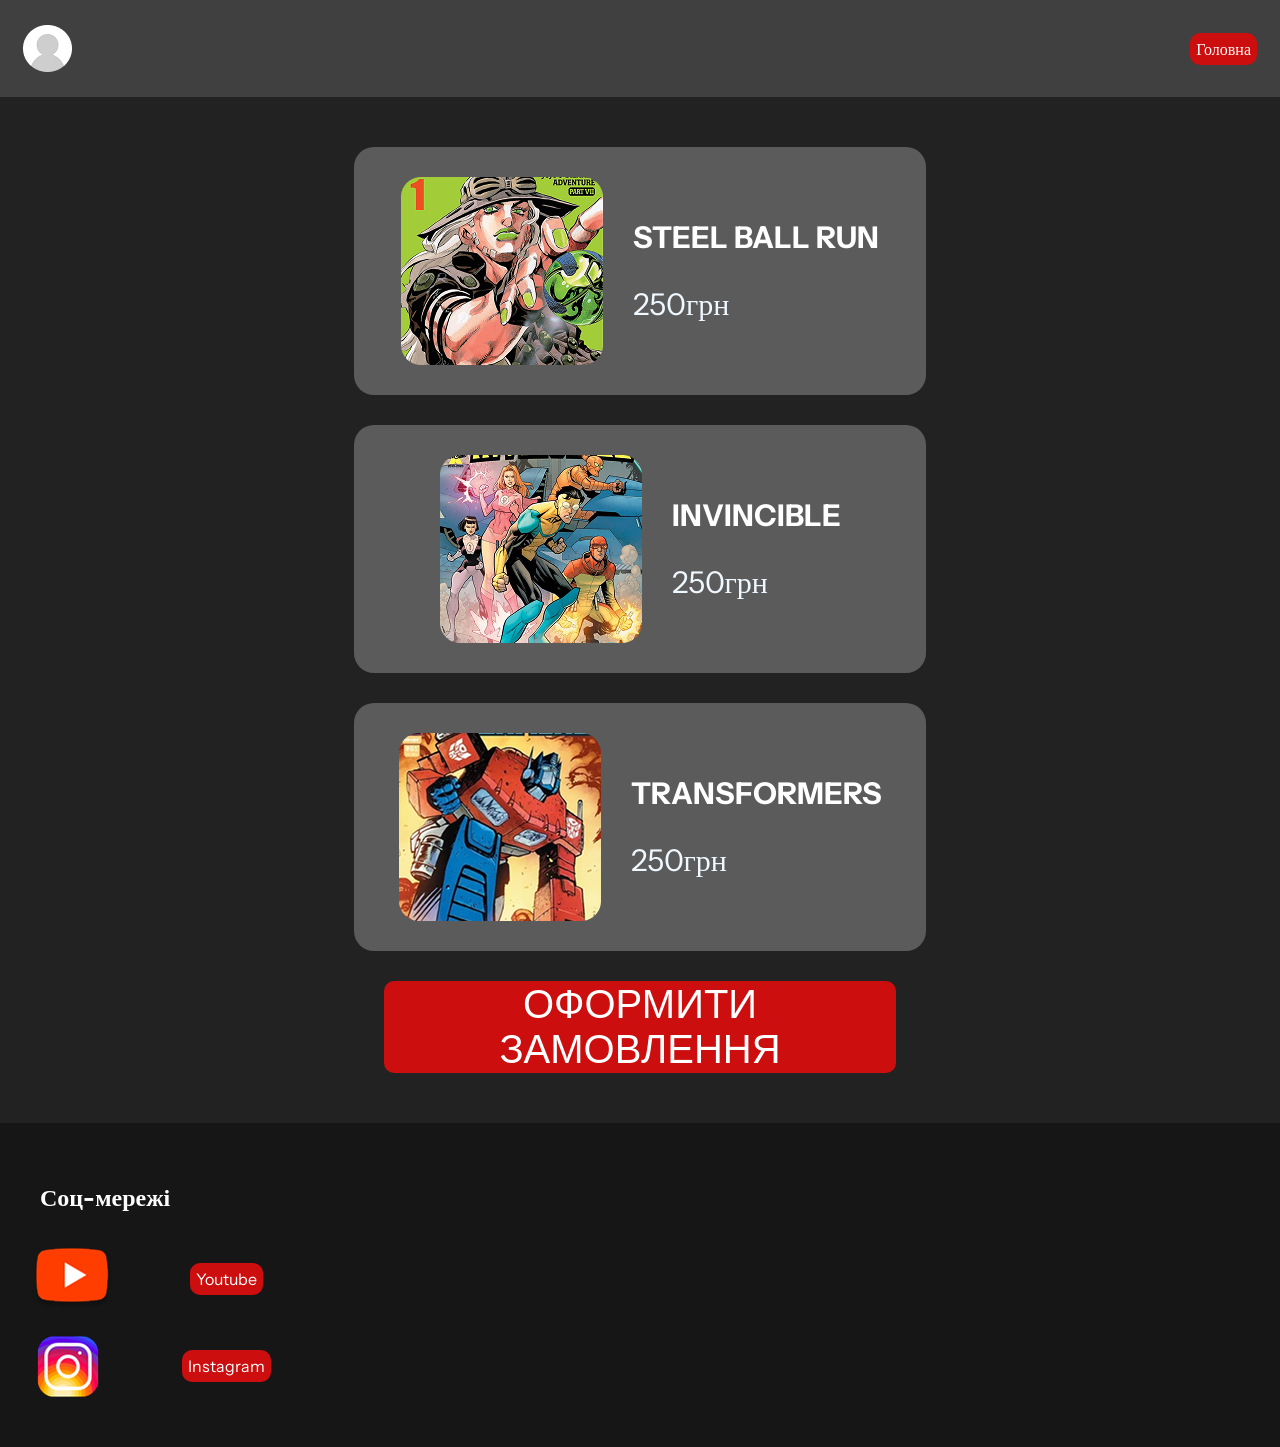
==== cart.html @ 23560eaf "Add files via upload" ====
<!DOCTYPE html>
<html lang="en">
<head>
    <meta charset="UTF-8">
    <meta name="viewport" content="width=device-width, initial-scale=1.0">
    <title>Document</title>
    <link rel="preconnect" href="https://fonts.googleapis.com">
<link rel="preconnect" href="https://fonts.gstatic.com" crossorigin>
<link href="https://fonts.googleapis.com/css2?family=Instrument+Sans:ital,wght@0,400..700;1,400..700&display=swap" rel="stylesheet">
    <link rel="stylesheet" href="style.css">
</head>
<body>
    <header>
        <img src="img/image (1).png" alt="" class="avatar">
        <div>
        
                <a href="index.html" class="link">Головна</a>
        </div>
   
</header>
<section class="cartt">
    <div class="itemscard">
        <div class="itemcarddd">
            <img src="img/sbr card.png" alt="" class="img1">
            <div class="">
                <h3>STEEL BALL RUN</h3>
                <p class="itemsss">250грн</p>
            </div> 
        </div>
        <div class="itemcarddd">
            <img src="img/invi card.png" alt="" class="img1">
            <div class="">
                <h3>INVINCIBLE</h3>
                <p class="itemsss">250грн</p>
            </div>
        </div>
       <div class="itemcarddd">
            <img src="img/Transformer card.png" alt="" class="img1">
            <div class="">
                <h3>TRANSFORMERS</h3>
                <p class="itemsss">250грн</p>
            </div>
        </div>
        <button class="buy">ОФОРМИТИ ЗАМОВЛЕННЯ</button>
    </div>
</section>     


    
        <section class="coments_backgrount">
            <div class="sotial_midea">
              <div class="sotial_midea1">
                <img src="img/logo (2).png" alt="">
                <h1 
                 class="sotial_midea_a">Соц-мережі</h1>
              </div>
              <div class="sotial_midea1">
                <img src="img/YouTube.png" alt="">
                <a class="sotial_midea_a" href="https://www.youtube.com/?app=desktop&gl=UA&hl=uk">Youtube</a>
              </div>
              <div class="sotial_midea1">
                <img src="img/Instagram.png" alt="">
                <a class="sotial_midea_a" href="https://www.instagram.com/">Instagram</a>
              </div>
            </section>

    <script src="script.js"></script>
</body>
</html>
---- style.css ----
html {
    scroll-behavior: smooth;
}

.link{
    transition: 0.1s linear;
}


.link:active{
    background-color: #ffffff;
}

a{
    text-decoration: none;
   color: white;
   background-color: #CD0E0E;
   border-radius: 10px;
   padding: 6px;
   margin-left: 46px;
}

body{
    margin: 0;
    padding: 0;
    font-family: 'Instrument Sans';
}

header{
    background-color: #404040;
    display: flex;
    justify-content: space-between;
    align-items: center;
    padding: 25px 0;
    padding-left: 23px;
    padding-right: 23px;
}

.banner{
    height: 90vh;
    background-image: url(img/Group\ 1\ \(1\).png);
    background-size: cover;
    background-position: center;
    display: flex;
    flex-direction: column;
    padding-top: 53px;
    padding-left: 20px;
    font-size: 40px;
    color: white;
}

.banner_text{
    background-color: #404040be;
    width: fit-content;
    box-shadow: 8px 10px 0px#000000b5;
    border-radius: 10px;
    padding: 20px;
    
}

.banner_text p{
    margin: 0;
}
.banner_text input{
 background-color: #404040;
 border: none;
 border-radius: 20px;
}

.title{
    background-color: #404040be;
    width: 500px;
    box-shadow: 8px 10px 0px#000000b5;
    border-radius: 10px;
    padding: 20px;
    
}

.catalog{
    background-color: #404040;
    padding-top: 50px;
    padding-bottom: 50px;
}

.tit{
  color: white;
  text-align: center;
  font-size: 80px;
text-shadow: 0px 8px 0px rgba(0, 0, 0, 0.25);
margin: 0;
}

.items{
   display: flex;
   justify-content: center;
   align-items: center;
   gap: 30px;
}

.item{
     background-color: #5B5B5B;
    border-radius: 20px;
    width: 20%;
    padding: 20px;
    display: flex;
    flex-direction: column;
    align-items: center;
    justify-content: center;
}

.item img{
    width: 100%;
    transition: 0.3s linear;
}

.item h3{
text-align: center;
color: white;
font-weight: bold;
}


.item p{
    text-align: center;
    color: aliceblue;
}

.item button{
    text-align: center;
    font-size: 40px;
    background-color: #CD0E0E;
    border-radius: 10px;
    border: none;
    color: white;
    transition: 0.2s linear;

}

.item button:hover{
    box-shadow: 0px 8px 0px rgba(0, 0, 0, 0.25);
    transform: scale(1.2);

}

.item button:active{
    background-color: #ffffff;
    transform: scale(1.0);
}

.item img:hover{
    transform: scale(0.9);
}

.pronas{
    background-color: #333333;
    padding-top: 40px;
    padding-bottom: 40px;
}

.tittle4{
    color: white;
    font-size: 100px;
    text-shadow: 0px 8px 0px rgba(0, 0, 0, 0.25);
    padding-left: 30px;
    padding-top: 5px ;
    padding-left: 5px ;
    margin: 0;
}

.Info{
    display: flex;
    
}

.Info p{
    color: white;
    text-shadow: 0px 8px 5px rgba(0, 0, 0, 0.25);
    font-size: 35px;
}

.Info img{
    padding-left: 20px;
    padding-right: 20px;
}

.coments_backgrount{
    background-color: #161616;
    padding-top: 20px;
    padding-bottom: 20px;
}

.sotial_midea{
    display: flex;
    flex-direction: column;
    margin: 20px;
}
.sotial_midea1{
    display: flex;
    align-items: center;
    gap: 20px;

}
.sotial_midea_a{
    color:white;
    text-decoration: none;
}

.cartt{
    background-color: #222222;
    padding-top: 50px;
    padding-bottom: 50px;
}

.itemscard{
    display: flex;
    flex-direction: column;
    justify-content: center;
    align-items: center;
    gap: 30px;
    width: 40%;
    margin: 0 auto;
 }
 
 .itemcarddd{
    background-color: #5B5B5B;
     border-radius: 20px;
     width: 100%;
     padding: 30px;
     display: flex;
     
     gap: 30px;
     align-items: center;
     justify-content: center;
 }
 
 .itemcarddd p{
    font-size: 30px;
    text-align: left;
    color: aliceblue;
}

.itemcarddd h3{
    font-size: 30px;
    text-align: left;
    color: white;
    font-weight: bold;
    }

    .item img{
        width: 100%;
        transition: 0.3s linear;
    } 

    .buy{
        text-align: center;
        font-size: 40px;
        background-color: #CD0E0E;
        border-radius: 10px;
        border: none;
        color: white;
        transition: 0.2s linear;
    }

    .buy:hover{
        box-shadow: 0px 8px 0px rgba(0, 0, 0, 0.25);
        transform: scale(1.2);
    
    }
    
    .buy:active{
        background-color: #ffffff;
        transform: scale(1.0);
    }
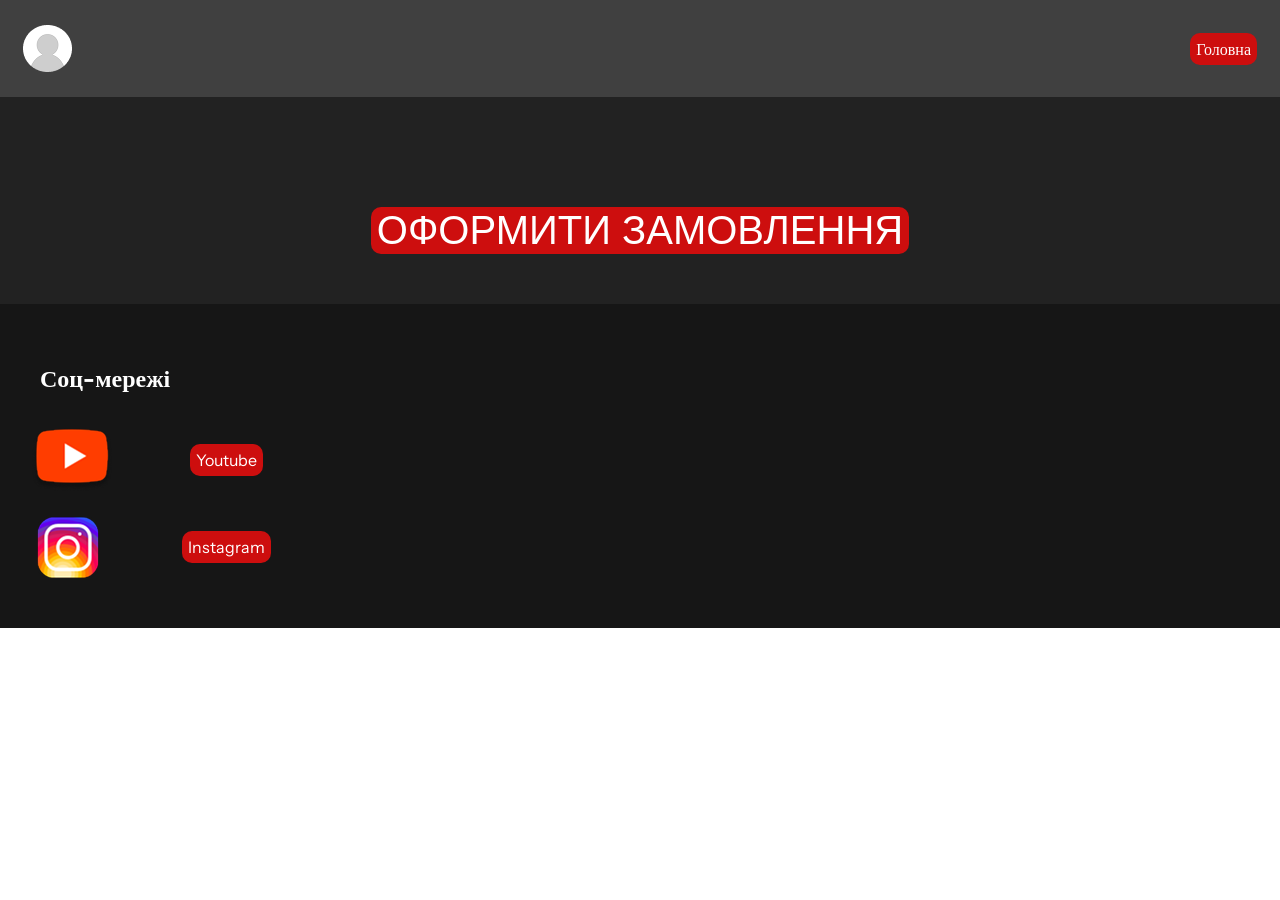
==== commit 8b8fc8f0: "Add files via upload" ====
--- a/cart.html
+++ b/cart.html
@@ -8,6 +8,7 @@
 <link rel="preconnect" href="https://fonts.gstatic.com" crossorigin>
 <link href="https://fonts.googleapis.com/css2?family=Instrument+Sans:ital,wght@0,400..700;1,400..700&display=swap" rel="stylesheet">
     <link rel="stylesheet" href="style.css">
+    
 </head>
 <body>
     <header>
@@ -41,8 +42,12 @@
                 <p class="itemsss">250грн</p>
             </div>
         </div>
-        <button class="buy">ОФОРМИТИ ЗАМОВЛЕННЯ</button>
+        
     </div>
+    <div class="buy_btn">
+         <button class="buy">ОФОРМИТИ ЗАМОВЛЕННЯ</button>
+    </div>
+   
 </section>     
 
 
@@ -64,6 +69,8 @@
               </div>
             </section>
 
-    <script src="script.js"></script>
+    
+            <script src="script.js"></script>
+            <script src="cart.js"></script>
 </body>
 </html>
--- a/style.css
+++ b/style.css
@@ -96,6 +96,7 @@
    justify-content: center;
    align-items: center;
    gap: 30px;
+   flex-wrap: wrap;
 }
 
 .item{
@@ -271,4 +272,23 @@
     .buy:active{
         background-color: #ffffff;
         transform: scale(1.0);
-    }+    }
+
+
+    .search{
+        background-color: #101010;
+        color: white;
+        border: none;
+        border-radius: 10%;
+        padding: 10px 20px;
+    }
+
+.inp{
+    padding: 10px 20px;
+}
+
+.buy_btn{
+    padding-top: 60px;
+    display: flex;
+    justify-content: center;
+}
